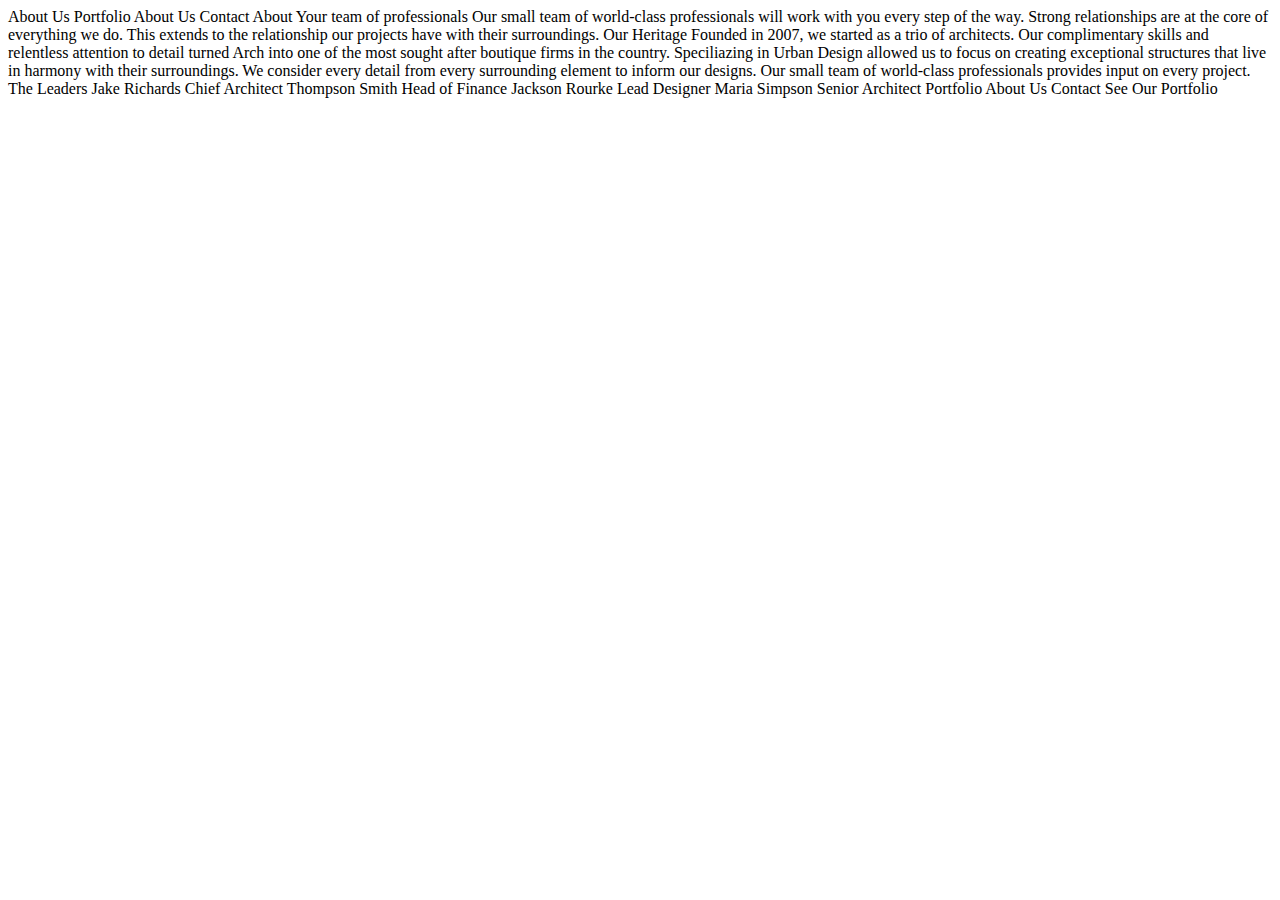
==== about.html @ 1bef0cd4 "Home page layout and styles" ====
<!DOCTYPE html>
<html lang="en">
<head>
  <meta charset="UTF-8">
  <meta name="viewport" content="width=device-width, initial-scale=1.0">

  <link rel="icon" type="image/png" sizes="32x32" href="./assets/favicon-32x32.png">
  
  <title>Frontend Mentor | Arch Studio Website Challenge</title>
</head>
<body>

  About Us

  Portfolio
  About Us
  Contact

  About

  Your team of professionals

  Our small team of world-class professionals will work with you every step of the way. 
  Strong relationships are at the core of everything we do. This extends to the 
  relationship our projects have with their surroundings.

  Our Heritage

  Founded in 2007, we started as a trio of architects. Our complimentary skills and 
  relentless attention to detail turned Arch into one of the most sought after boutique 
  firms in the country.

  Speciliazing in Urban Design allowed us to focus on creating exceptional structures that 
  live in harmony with their surroundings. We consider every detail from every surrounding 
  element to inform our designs. 

  Our small team of world-class professionals provides input on every project.

  The Leaders

  Jake Richards
  Chief Architect

  Thompson Smith
  Head of Finance

  Jackson Rourke
  Lead Designer

  Maria Simpson
  Senior Architect

  Portfolio
  About Us
  Contact

  See Our Portfolio

</body>
</html>
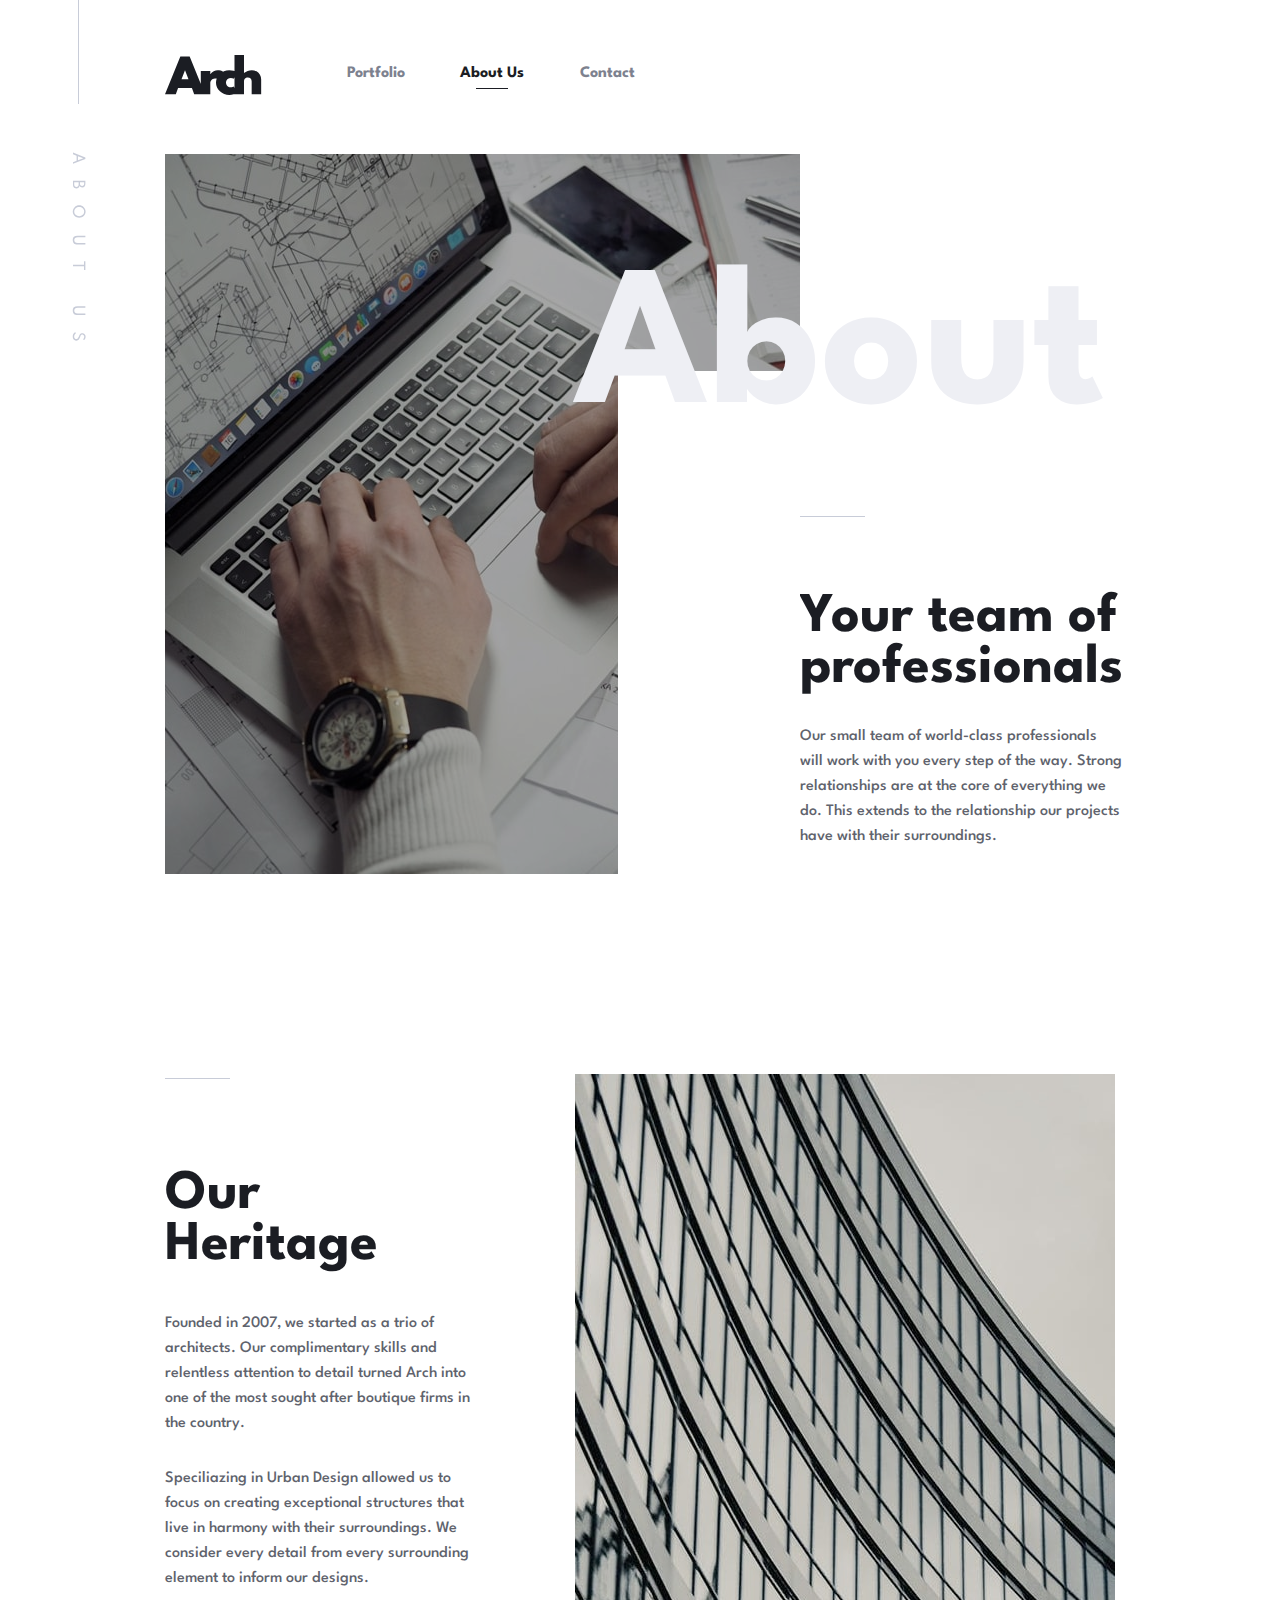
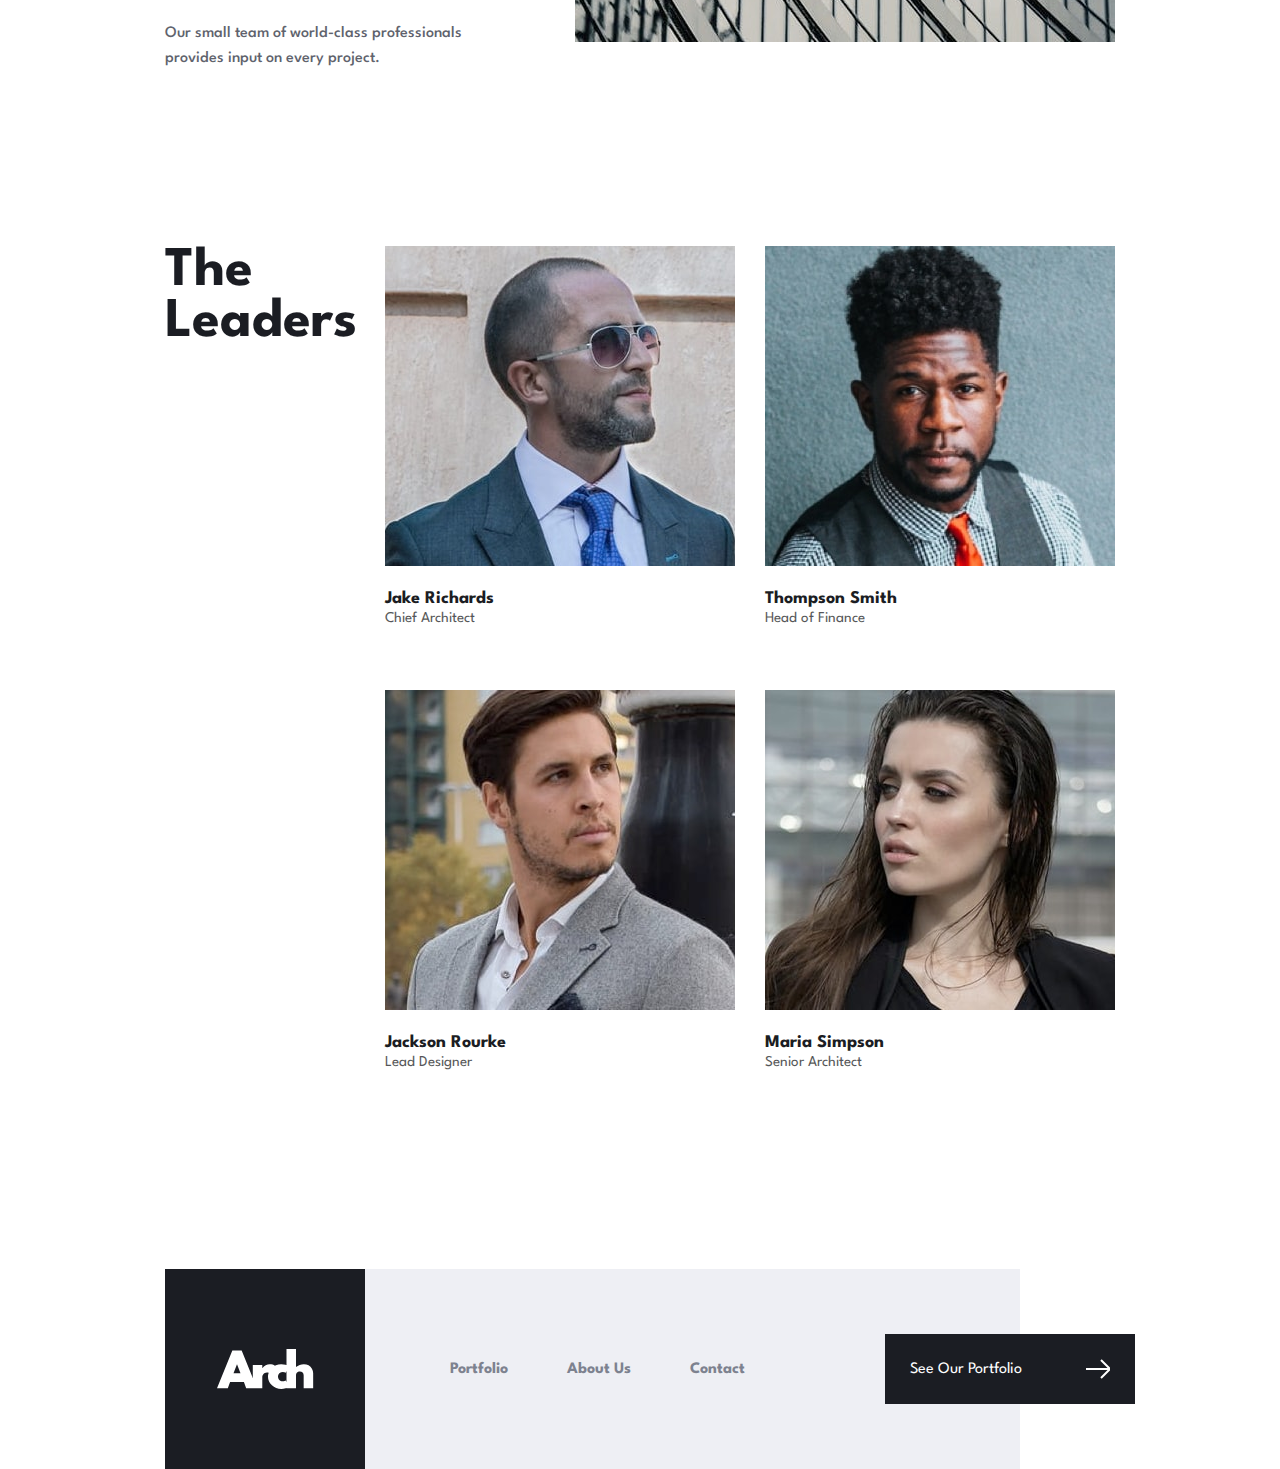
==== commit 1a611ad2: "About page layout and styles" ====
--- a/about.html
+++ b/about.html
@@ -1,60 +1,145 @@
 <!DOCTYPE html>
 <html lang="en">
+
 <head>
   <meta charset="UTF-8">
   <meta name="viewport" content="width=device-width, initial-scale=1.0">
 
   <link rel="icon" type="image/png" sizes="32x32" href="./assets/favicon-32x32.png">
-  
-  <title>Frontend Mentor | Arch Studio Website Challenge</title>
+  <link rel="preconnect" href="https://fonts.gstatic.com">
+  <link href="https://fonts.googleapis.com/css2?family=Spartan:wght@400;500;700&display=swap" rel="stylesheet">
+  <link rel="stylesheet" href="style.css">
+  <title>Arch Studio | About Us</title>
 </head>
+
 <body>
 
-  About Us
+  <img class="decorative-text" src="/assets/about/about-decorative-text.svg" alt="">
 
-  Portfolio
-  About Us
-  Contact
+  <nav>
+    <div class="logo">
+      <a href="/index.html">
+        <img src="/assets/logo.svg" alt="Arch logo">
+      </a>
+    </div>
+    <div class="nav-links">
+      <a href="/portfolio.html" class="nav-link">Portfolio</a>
+      <a href="/about.html" class="nav-link nav-link-active">About Us</a>
+      <a href="/contact.html" class="nav-link">Contact</a>
+    </div>
+  </nav>
 
-  About
+  <section class="about-hero">
+    <h1 class="about-hero-title">About</h1>
+    <div class="about-flex-container">
+      <div class="about-hero-image">
+        <img src="/assets/about/desktop/image-hero.jpg" alt="">
+        <div class="about-hero-image-overlay"></div>
+      </div>
+      <div class="about-hero-text">
+        <div class="horizontal-line"></div>
+        <h2>Your team of professionals</h2>
+        <p>Our small team of world-class professionals will work with you every step of the way. Strong relationships
+          are at the
+          core of everything we do. This extends to the relationship our projects have with their surroundings.</p>
+      </div>
+    </div>
+  </section>
 
-  Your team of professionals
+  <section class="about-heritage">
+    <div class="about-flex-container flex-reverse">
+      <div class="about-heritage-image">
+        <img src="/assets/about/desktop/image-heritage.jpg" alt="">
+      </div>
+      <div class="about-heritage-text">
+        <div class="horizontal-line"></div>
+        <h2>Our <br>
+          Heritage</h2>
+        <p>Founded in 2007, we started as a trio of architects. Our complimentary skills and relentless attention to
+          detail turned
+          Arch into one of the most sought after boutique firms in the country.</p>
+        <p>Speciliazing in Urban Design allowed us to focus on creating exceptional structures that live in harmony with
+          their
+          surroundings. We consider every detail from every surrounding element to inform our designs.</p>
+        <p>Our small team of world-class professionals provides input on every project.</p>
+      </div>
+    </div>
+  </section>
 
-  Our small team of world-class professionals will work with you every step of the way. 
-  Strong relationships are at the core of everything we do. This extends to the 
-  relationship our projects have with their surroundings.
+  <section class="leaders">
+    <div class="leaders-flex-container">
+      <h2>The <br>
+        Leaders</h2>
+      <div class="leaders-grid">
+        <div class="leader">
+          <div class="leader-image">
+            <div class="social-icons">
+              <img class="social-icon" src="/assets/icons/linkedin-logo.svg" alt="LinkedIn Logo">
+              <img class="social-icon" src="/assets/icons/twitter-logo.svg" alt="Twitter Logo">
+            </div>
+            <img src="/assets/about/desktop/avatar-jake.jpg" alt="Jake Richards">
+          </div>
+          <div class="leader-info">
+            <p class="leader-name">Jake Richards</p>
+            <p class="leader-title">Chief Architect</p>
+          </div>
+        </div>
 
-  Our Heritage
+        <div class="leader">
+          <div class="leader-image">
+            <div class="social-icons">
+              <img class="social-icon" src="/assets/icons/linkedin-logo.svg" alt="LinkedIn Logo">
+              <img class="social-icon" src="/assets/icons/twitter-logo.svg" alt="Twitter Logo">
+            </div>
+            <img src="/assets/about/desktop/avatar-thompson.jpg" alt="Thompson Smith">
+          </div>
+          <div class="leader-info">
+            <p class="leader-name">Thompson Smith</p>
+            <p class="leader-title">Head of Finance</p>
+          </div>
+        </div>
 
-  Founded in 2007, we started as a trio of architects. Our complimentary skills and 
-  relentless attention to detail turned Arch into one of the most sought after boutique 
-  firms in the country.
+        <div class="leader">
+          <div class="leader-image">
+            <div class="social-icons">
+              <img class="social-icon" src="/assets/icons/linkedin-logo.svg" alt="LinkedIn Logo">
+              <img class="social-icon" src="/assets/icons/twitter-logo.svg" alt="Twitter Logo">
+            </div>
+            <img src="/assets/about/desktop/avatar-jackson.jpg" alt="Jackson Rourke">
+          </div>
+          <div class="leader-info">
+            <p class="leader-name">Jackson Rourke</p>
+            <p class="leader-title">Lead Designer</p>
+          </div>
+        </div>
 
-  Speciliazing in Urban Design allowed us to focus on creating exceptional structures that 
-  live in harmony with their surroundings. We consider every detail from every surrounding 
-  element to inform our designs. 
+        <div class="leader">
+          <div class="leader-image">
+            <div class="social-icons">
+              <img class="social-icon" src="/assets/icons/linkedin-logo.svg" alt="LinkedIn Logo">
+              <img class="social-icon" src="/assets/icons/twitter-logo.svg" alt="Twitter Logo">
+            </div>
+            <img src="/assets/about/desktop/avatar-maria.jpg" alt="Maria Simpson">
+          </div>
+          <div class="leader-info">
+            <p class="leader-name">Maria Simpson</p>
+            <p class="leader-title">Senior Architect</p>
+          </div>
+        </div>
+      </div>
+    </div>
+  </section>
 
-  Our small team of world-class professionals provides input on every project.
+  <div id="footer"></div>
 
-  The Leaders
+  <script src="https://cdnjs.cloudflare.com/ajax/libs/jquery/3.5.1/jquery.min.js"
+    integrity="sha512-bLT0Qm9VnAYZDflyKcBaQ2gg0hSYNQrJ8RilYldYQ1FxQYoCLtUjuuRuZo+fjqhx/qtq/1itJ0C2ejDxltZVFg=="
+    crossorigin="anonymous"></script>
+  <script>
+    $(function () {
+      $("#footer").load("footer.html");
+    });
+  </script>
+</body>
 
-  Jake Richards
-  Chief Architect
-
-  Thompson Smith
-  Head of Finance
-
-  Jackson Rourke
-  Lead Designer
-
-  Maria Simpson
-  Senior Architect
-
-  Portfolio
-  About Us
-  Contact
-
-  See Our Portfolio
-
-</body>
 </html>--- a/style.css
+++ b/style.css
@@ -0,0 +1,588 @@
+:root {
+  --very-dark-blue: #1b1d23;
+  --dark-grey: #60636d;
+  --medium-grey: #7d828f;
+  --light-grey: #c8ccd8;
+  --very-light-grey: #eeeff4;
+}
+
+* {
+  margin: 0;
+  padding: 0;
+  box-sizing: border-box;
+  vertical-align: baseline;
+}
+
+body {
+  font-family: "Spartan", sans-serif;
+  padding: 55px 165px;
+  padding-bottom: 0px;
+  color: var(--dark-grey);
+  position: relative;
+}
+
+a {
+  text-decoration: none;
+}
+
+nav {
+  display: flex;
+  align-items: center;
+  margin-bottom: 55px;
+}
+
+.nav-links {
+  margin-left: 85px;
+  display: flex;
+}
+
+.nav-link {
+  color: var(--medium-grey);
+  font-weight: 700;
+  margin-right: 55px;
+}
+
+.nav-link-active {
+  color: var(--very-dark-blue);
+  margin-right: 56px;
+  position: relative;
+  padding-bottom: 8px;
+}
+
+.nav-link-active:after {
+  content: "";
+  display: block;
+  position: absolute;
+  bottom: 0;
+  width: 50%;
+  left: 25%;
+  border-bottom: 1px solid var(--very-dark-blue);
+}
+
+.nav-link:hover {
+  color: var(--very-dark-blue);
+}
+
+.decorative-text {
+  position: absolute;
+  top: 0;
+  left: 65px;
+}
+
+.hero {
+  position: relative;
+  background-image: url("/assets/home/desktop/image-hero-paramour.jpg");
+  height: 720px;
+}
+
+.hero-overlay {
+  position: absolute;
+  top: 0;
+  left: 0;
+  bottom: 0;
+  right: 0;
+  background-color: rgba(0, 0, 0, 0.35);
+}
+
+.hero-text {
+  position: relative;
+  color: white;
+  z-index: 1;
+  padding: 200px;
+  padding-bottom: 0px;
+  width: 400px;
+}
+
+.hero-title {
+  font-size: 80px;
+  letter-spacing: -2px;
+  line-height: 100%;
+  width: 160px;
+}
+
+.hero-subtitle {
+  font-size: 15px;
+  line-height: 25px;
+  width: 400px;
+  margin-bottom: 40px;
+}
+
+.btn-dark {
+  background-color: var(--very-dark-blue);
+  padding: 25px;
+  cursor: pointer;
+}
+
+.btn-dark:hover {
+  background-color: var(--dark-grey);
+}
+
+.btn-dark a {
+  display: flex;
+  justify-content: space-between;
+  align-items: center;
+  color: white;
+}
+
+.btn-hero {
+  min-width: 250px;
+}
+
+.slider {
+  display: flex;
+  position: absolute;
+  bottom: 0;
+  margin-left: -80px;
+}
+
+.slide {
+  position: relative;
+  height: 80px;
+  width: 80px;
+  background-color: white;
+  z-index: 1;
+  color: var(--medium-grey);
+  font-weight: 700;
+  display: flex;
+  align-items: center;
+  justify-content: center;
+  cursor: pointer;
+}
+
+.slide:hover {
+  background-color: var(--very-light-grey);
+}
+
+.active {
+  background-color: var(--very-dark-blue);
+  color: white;
+}
+
+.active:hover {
+  color: var(--medium-grey);
+}
+
+.welcome {
+  margin-top: 95px;
+}
+
+.welcome-title {
+  font-size: 200px;
+  font-weight: 700;
+  color: var(--very-light-grey);
+  position: relative;
+  z-index: 1;
+}
+
+.flex-container {
+  display: flex;
+  margin-top: -50px;
+}
+
+.welcome-text {
+  margin-left: 150px;
+}
+
+.image {
+  margin-left: 75px;
+  margin-top: -55px;
+}
+
+.welcome h2 {
+  color: var(--very-dark-blue);
+  font-size: 56px;
+  margin-bottom: 56px;
+}
+
+.welcome p {
+  line-height: 25px;
+  margin-bottom: 30px;
+}
+
+.small-team {
+  position: relative;
+  margin-top: 200px;
+  background-image: url("/assets/home/desktop/image-small-team.jpg");
+  height: 560px;
+}
+
+.small-team-overlay {
+  position: absolute;
+  top: 0;
+  left: 0;
+  bottom: 0;
+  right: 0;
+  background-color: rgba(0, 0, 0, 0.5);
+}
+
+.small-team-text {
+  position: relative;
+  color: white;
+  z-index: 1;
+  padding-left: 190px;
+  padding-top: 165px;
+}
+
+.small-team-title {
+  font-size: 56px;
+  width: 50%;
+  margin-bottom: 25px;
+}
+
+.btn-small {
+  max-width: 185px;
+}
+
+.featured {
+  margin-top: 200px;
+}
+
+.featured-header {
+  display: flex;
+  justify-content: space-between;
+}
+
+.featured-header h1 {
+  font-size: 56px;
+  color: var(--very-dark-blue);
+}
+
+.btn-featured {
+  min-width: 175px;
+}
+
+.featured-projects {
+  display: flex;
+  margin-top: 65px;
+}
+
+.project {
+  width: 350px;
+  height: 560px;
+  position: relative;
+  cursor: pointer;
+}
+
+.project-1 {
+  background-image: url("/assets/portfolio/desktop/image-del-sol.jpg");
+  margin-right: 30px;
+  z-index: 2;
+}
+
+.project-2 {
+  background-image: url("/assets/portfolio/desktop/image-228b.jpg");
+  margin-right: 30px;
+}
+
+.project-3 {
+  background-image: url("/assets/portfolio/desktop/image-prototype.jpg");
+}
+
+.project-4 {
+  background-image: url("/assets/portfolio/desktop/image-seraph.jpg");
+  margin-right: 30px;
+}
+
+.project-5 {
+  background-image: url("/assets/portfolio/desktop/image-eebox.jpg");
+  margin-right: 30px;
+}
+
+.project-6 {
+  background-image: url("/assets/portfolio/desktop/image-federal.jpg");
+  margin-right: 30px;
+}
+
+.project-7 {
+  background-image: url("/assets/portfolio/desktop/image-edelweiss.jpg");
+  margin-right: 30px;
+}
+
+.project-8 {
+  background-image: url("/assets/portfolio/desktop/image-netcry.jpg");
+  margin-right: 30px;
+}
+
+.project-9 {
+  background-image: url("/assets/portfolio/desktop/image-hypers.jpg");
+  margin-right: 30px;
+}
+
+.project-10 {
+  background-image: url("/assets/portfolio/desktop/image-sxiv.jpg");
+  margin-right: 30px;
+}
+
+.project-11 {
+  background-image: url("/assets/portfolio/desktop/image-trinity.jpg");
+  margin-right: 30px;
+}
+
+.project-12 {
+  background-image: url("/assets/portfolio/desktop/image-paramour.jpg");
+  margin-right: 30px;
+}
+
+.number {
+  text-align: right;
+  color: white;
+  font-size: 200px;
+  font-weight: 700;
+  opacity: 50%;
+  padding-top: 32px;
+}
+
+.project-info {
+  position: relative;
+  color: white;
+  font-size: 18px;
+  font-weight: 700;
+  z-index: 1;
+  padding-left: 40px;
+  padding-top: 466px;
+}
+
+.project-info-home {
+  padding-left: 40px;
+  padding-top: 215px;
+}
+
+.light-text {
+  color: rgba(255, 255, 255, 0.75);
+  font-weight: 500;
+  font-size: 15px;
+}
+
+.project-overlay {
+  position: absolute;
+  top: 0;
+  left: 0;
+  bottom: 0;
+  right: 0;
+  background: linear-gradient(
+    180deg,
+    rgba(0, 0, 0, 0.0001) 0.01%,
+    rgba(0, 0, 0, 0.499044) 100%
+  );
+}
+
+.project-overlay:hover {
+  background: rgba(255, 255, 255, 0.5);
+}
+
+.footer-container {
+  position: relative;
+  display: flex;
+  align-items: center;
+  margin-top: 200px;
+}
+
+footer {
+  background-color: var(--very-light-grey);
+  display: flex;
+  align-items: center;
+  min-width: 90%;
+}
+
+.logo-footer {
+  background-color: var(--very-dark-blue);
+  height: 200px;
+  width: 200px;
+  display: flex;
+  align-items: center;
+  justify-content: center;
+}
+
+.footer-links {
+  margin-left: 85px;
+}
+
+.btn-footer {
+  min-width: 250px;
+  position: absolute;
+  right: 0;
+  margin-right: -20px;
+}
+
+/* Portfolio Page */
+
+.portfolio {
+  display: grid;
+  grid-template-columns: repeat(3, 1fr);
+  row-gap: 30px;
+  margin-top: 56px;
+}
+
+/* About Page */
+
+.about-hero {
+  position: relative;
+}
+
+.about-hero-title {
+  position: absolute;
+  top: 15%;
+  right: 1%;
+  font-size: 200px;
+  color: var(--very-light-grey);
+  z-index: 1;
+}
+
+.about-flex-container {
+  display: flex;
+  align-items: flex-end;
+}
+
+.about-hero-image {
+  font-size: 0;
+  line-height: 0;
+  position: relative;
+}
+
+.about-hero-image-overlay {
+  position: absolute;
+  top: 0;
+  left: 0;
+  right: 0;
+  bottom: 0;
+  background-color: rgba(0, 0, 0, 0.35);
+}
+
+.about-hero-image:after {
+  content: "";
+  display: block;
+  position: absolute;
+  bottom: 0;
+  right: 0;
+  width: 182px;
+  height: 503px;
+  background-color: white;
+}
+
+.horizontal-line {
+  width: 65px;
+  height: 1px;
+  background-color: var(--light-grey);
+}
+
+.about-hero-text {
+  padding-bottom: 25px;
+}
+
+.about-heritage-text {
+  margin-right: 100px;
+  height: 568px;
+}
+
+.about-hero-text h2,
+.about-heritage-text h2,
+.leaders h2 {
+  font-size: 56px;
+  font-weight: 700;
+  color: var(--very-dark-blue);
+}
+
+.about-hero-text h2 {
+  margin-top: 75px;
+}
+
+.about-heritage-text h2 {
+  margin-top: 90px;
+  margin-bottom: 40px;
+}
+
+.about-hero-text p,
+.about-heritage-text p {
+  font-weight: 500;
+  line-height: 25px;
+  margin-top: 30px;
+}
+
+.about-heritage {
+  margin-top: 200px;
+}
+
+.flex-reverse {
+  flex-direction: row-reverse;
+}
+
+.leaders {
+  margin-top: 200px;
+}
+
+.leaders-flex-container {
+  display: flex;
+  justify-content: space-between;
+  align-items: flex-start;
+}
+
+.leaders-grid {
+  display: grid;
+  grid-template-columns: repeat(2, 1fr);
+  column-gap: 30px;
+  row-gap: 65px;
+}
+
+.leader-info {
+  margin-top: 24px;
+}
+
+.leader-name {
+  color: var(--very-dark-blue);
+  font-size: 18px;
+  font-weight: 700;
+}
+
+.leader-title {
+  color: var(--very-dark-blue);
+  font-size: 15px;
+  opacity: 75%;
+  padding-top: 4px;
+}
+
+.leader-image {
+  position: relative;
+}
+
+.leader-image img {
+  width: 100%;
+  vertical-align: top;
+}
+
+.leader-image:after {
+  content: "";
+  position: absolute;
+  width: 100%;
+  height: 100%;
+  top: 0;
+  left: 0;
+  background: rgba(0, 0, 0, 0.5);
+  opacity: 0;
+  transition: all 1s;
+  -webkit-transition: all 1s;
+}
+
+.leader-image:hover:after {
+  opacity: 1;
+}
+
+.leader-image:hover .social-icon {
+  opacity: 1;
+}
+
+.social-icons {
+  position: absolute;
+  top: 50%;
+  left: 50%;
+  transform: translate(-50%, -50%);
+  display: flex;
+  z-index: 1;
+}
+
+.social-icon {
+  height: 40px;
+  width: 40px;
+  padding-left: 32px;
+  opacity: 0;
+  transition: all 1s;
+}
